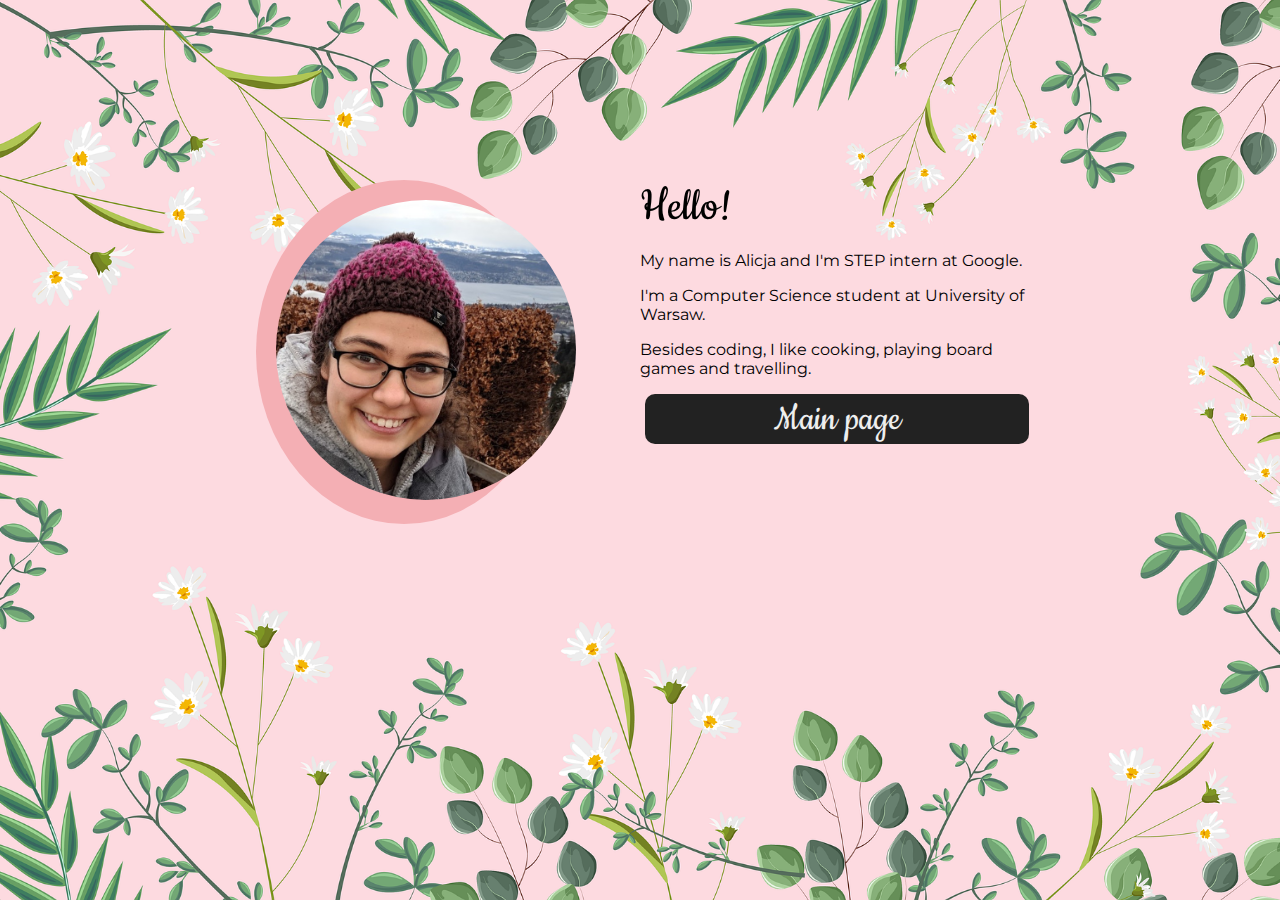
==== portfolio/src/main/webapp/about-me/about-me.html @ 0923ff1e "Add About Me page." ====
<!DOCTYPE html>
<html lang="en">
  <head>
    <link href="https://fonts.googleapis.com/css2?family=Cookie&display=swap" rel="stylesheet">
    <link href="https://fonts.googleapis.com/css2?family=Montserrat&display=swap" rel="stylesheet">
    <meta charset="UTF-8">
    <title>My Portfolio</title>
    <link rel="stylesheet" href="../default.css">
    <link rel="stylesheet" href="../buttons.css">
    <link rel="stylesheet" href="about-me.css">
  </head>
  <body>
      <div class="photo-frames">
        <img src="images/selfie.jpg" alt="Avatar"/>
      </div>
      <div class="description">
        <div class="title">
          Hello!
        </div>
        <p>
          My name is Alicja and I'm STEP intern at Google.
        </p>
        <p>
          I'm a Computer Science student at University of Warsaw.
        </p>
        <p>
          Besides coding, I like cooking, playing board games
          and travelling.
        </p>
        <a class="button" href="../index.html">
          Main page
        </a>
      </div>
  </body>
</html>
---- portfolio/src/main/webapp/default.css ----
html {
  height: 100%;
}

body {
  background-image: url("images/background.png");
  background-position: center;
  background-repeat: no-repeat;
  background-size: cover;
  font-family: 'Montserrat';
  height: 100%;
}

#navbar {
  left: 35%;
  position: absolute;
  top: 30%;
  width: 30%;
}
---- portfolio/src/main/webapp/buttons.css ----
.button {
  align-items: center;
  background: #222;
  border: none;
  border-radius: 10px;
  color: #eee;
  display: flex;
  font-size: 40px;
  font-family: 'Cookie', cursive;
  height: 50px;
  justify-content: center;
  margin: 5px;
  position: relative;
  -webkit-tap-highlight-color: #f4afb4;
  text-decoration: none;
  transition: 1s;
  width: 100%;
}

.button:hover {
  background: #f4afb4;
}
---- portfolio/src/main/webapp/about-me/about-me.css ----
.photo-frames {
  background-color: #f4afb4;
  border-radius: 50%;
  left: 20%;
  padding: 20px;
  position: absolute;
  top: 20%;
  width: 20%;
}

.description {
  left: 50%;
  position: absolute;
  top: 20%;
  width: 30%;
}

.title {
  font-family: 'Cookie', cursive;
  font-size: 50px;
}

img {
  border-radius: 50%;
  max-width: 300px;
}
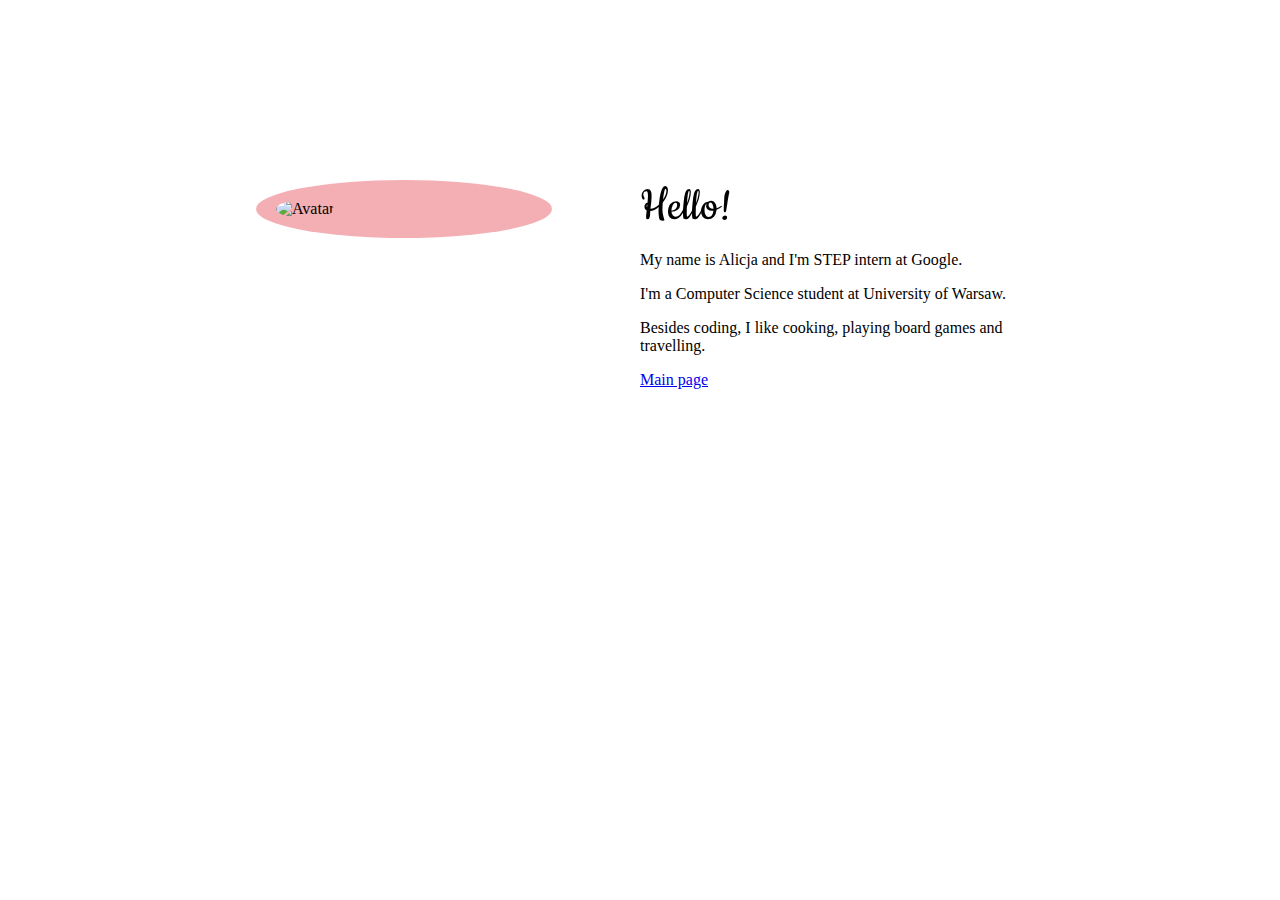
==== commit f2489108: "Fix indentation in About me section." ====
--- a/portfolio/src/main/webapp/about-me/about-me.html
+++ b/portfolio/src/main/webapp/about-me/about-me.html
@@ -10,26 +10,26 @@
     <link rel="stylesheet" href="about-me.css">
   </head>
   <body>
-      <div class="photo-frames">
-        <img src="images/selfie.jpg" alt="Avatar"/>
+    <div class="photo-frames">
+      <img src="images/selfie.jpg" alt="Avatar"/>
+    </div>
+    <div class="description">
+      <div class="title">
+        Hello!
       </div>
-      <div class="description">
-        <div class="title">
-          Hello!
-        </div>
-        <p>
-          My name is Alicja and I'm STEP intern at Google.
-        </p>
-        <p>
-          I'm a Computer Science student at University of Warsaw.
-        </p>
-        <p>
-          Besides coding, I like cooking, playing board games
-          and travelling.
-        </p>
-        <a class="button" href="../index.html">
-          Main page
-        </a>
-      </div>
+      <p>
+        My name is Alicja and I'm STEP intern at Google.
+      </p>
+      <p>
+        I'm a Computer Science student at University of Warsaw.
+      </p>
+      <p>
+        Besides coding, I like cooking, playing board games
+        and travelling.
+      </p>
+      <a class="button" href="../index.html">
+        Main page
+      </a>
+    </div>
   </body>
 </html>
--- a/portfolio/src/main/webapp/buttons.css
+++ b/portfolio/src/main/webapp/buttons.css
@@ -1,22 +1,23 @@
-.button {
-  align-items: center;
+.btn {
   background: #222;
+  height: 50px;
+  width: 100%;
+  margin: 5px;
   border: none;
   border-radius: 10px;
   color: #eee;
-  display: flex;
   font-size: 40px;
   font-family: 'Cookie', cursive;
-  height: 50px;
+  position: relative;
+  transition: 1s;
+  -webkit-tap-highlight-color: #F4AFB4;
+  display: flex;
+  align-items: center;
   justify-content: center;
-  margin: 5px;
-  position: relative;
-  -webkit-tap-highlight-color: #f4afb4;
+  cursor: pointer;
   text-decoration: none;
-  transition: 1s;
-  width: 100%;
 }
 
-.button:hover {
-  background: #f4afb4;
+.btn:hover {
+  background: #F4AFB4;
 }--- a/portfolio/src/main/webapp/about-me/about-me.css
+++ b/portfolio/src/main/webapp/about-me/about-me.css
@@ -1,4 +1,5 @@
 .photo-frames {
+  align-items: center;
   background-color: #f4afb4;
   border-radius: 50%;
   left: 20%;
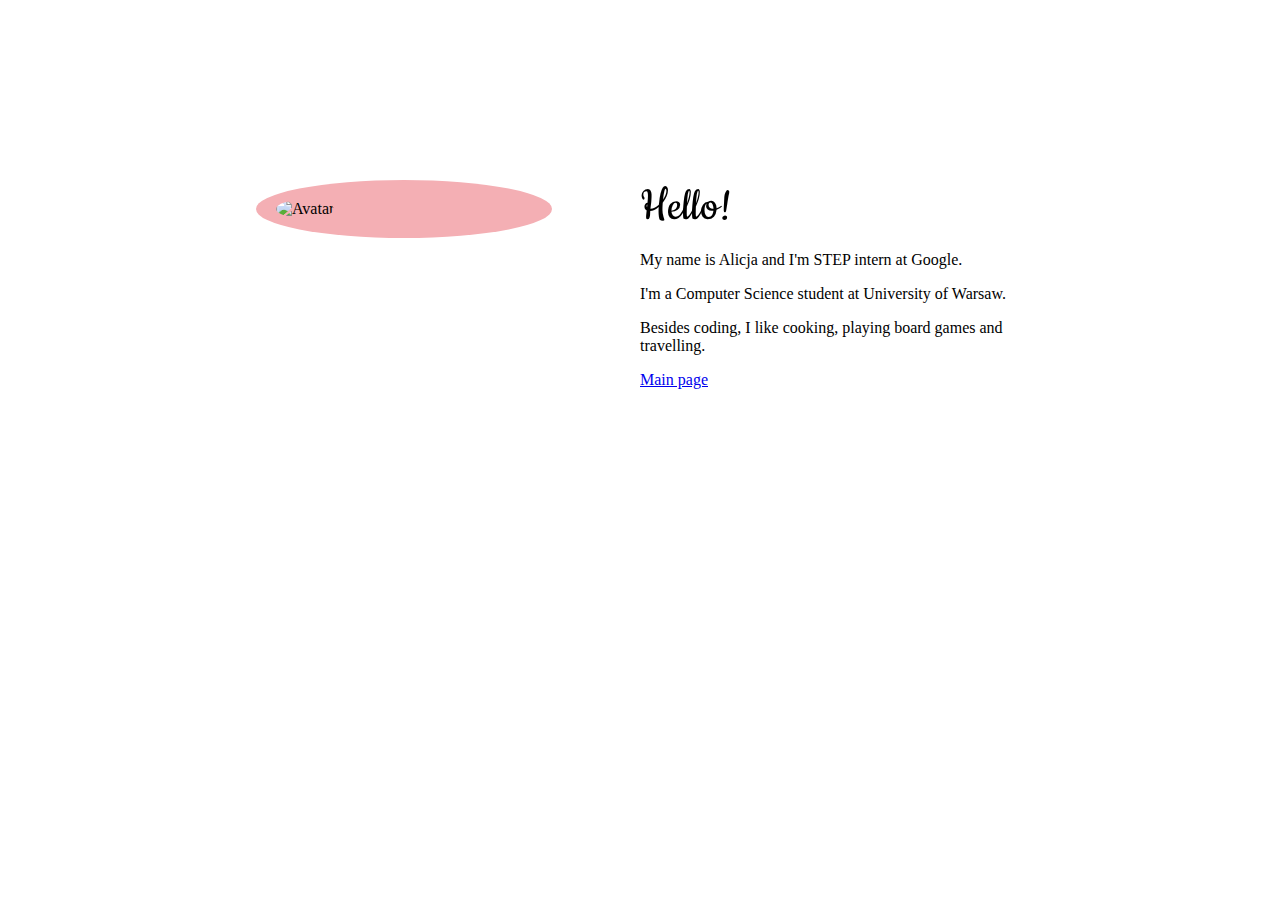
==== commit e5316e29: "Remove unnecessary closing tag." ====
--- a/portfolio/src/main/webapp/about-me/about-me.html
+++ b/portfolio/src/main/webapp/about-me/about-me.html
@@ -11,7 +11,7 @@
   </head>
   <body>
     <div class="photo-frames">
-      <img src="images/selfie.jpg" alt="Avatar"/>
+      <img src="images/selfie.jpg" alt="Avatar">
     </div>
     <div class="description">
       <div class="title">
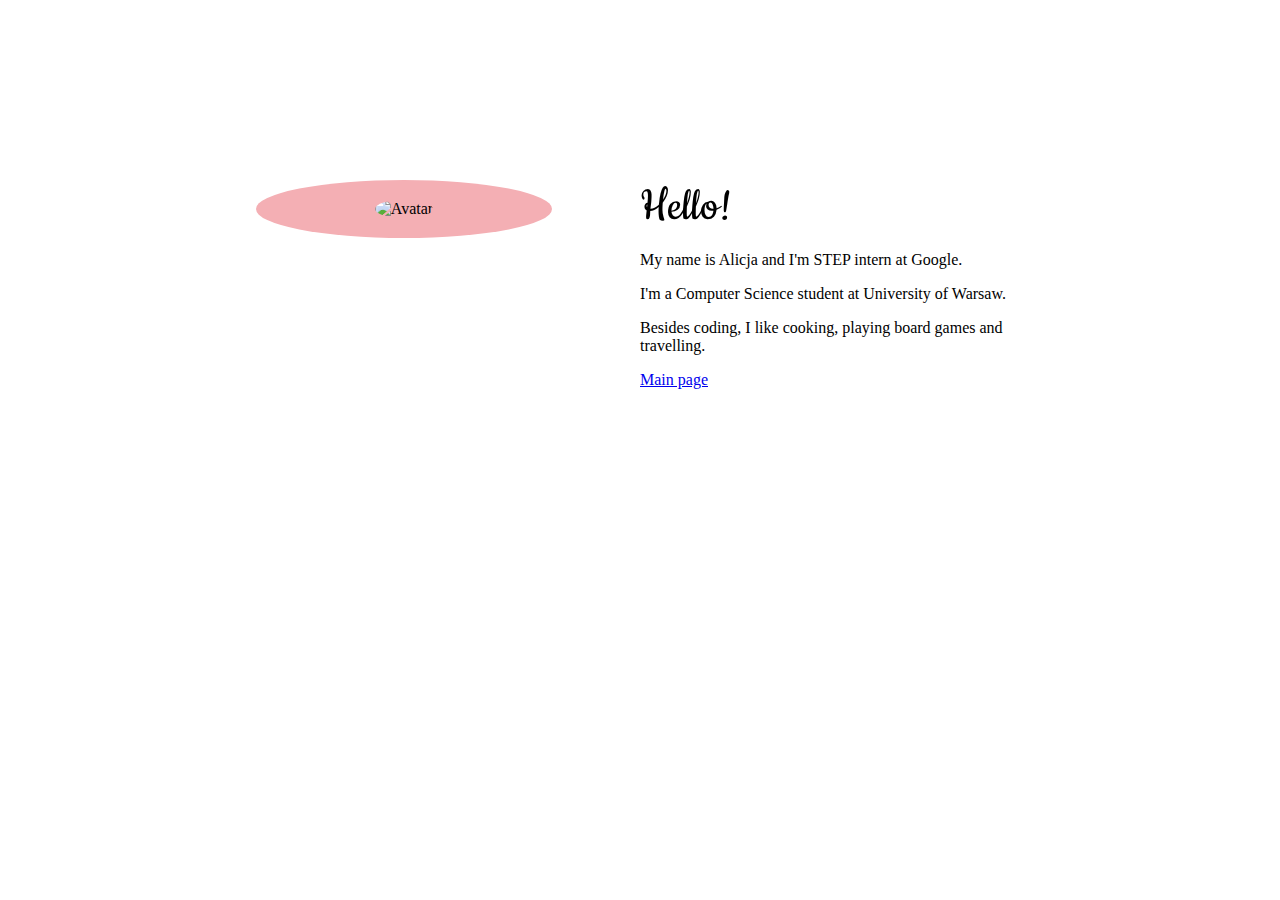
==== commit 5c4b4233: "Repair the frame around selfie picture" ====
--- a/portfolio/src/main/webapp/about-me/about-me.html
+++ b/portfolio/src/main/webapp/about-me/about-me.html
@@ -10,26 +10,30 @@
     <link rel="stylesheet" href="about-me.css">
   </head>
   <body>
-    <div class="photo-frames">
-      <img src="images/selfie.jpg" alt="Avatar">
-    </div>
-    <div class="description">
-      <div class="title">
-        Hello!
+    <div class="box">
+      <div class="photo-frames">
+        <img src="images/selfie.jpg" alt="Avatar">
       </div>
-      <p>
-        My name is Alicja and I'm STEP intern at Google.
-      </p>
-      <p>
-        I'm a Computer Science student at University of Warsaw.
-      </p>
-      <p>
-        Besides coding, I like cooking, playing board games
-        and travelling.
-      </p>
-      <a class="button" href="../index.html">
-        Main page
-      </a>
+
+      <div class="description">
+        <div class="title">
+          Hello!
+        </div>
+        <p>
+          My name is Alicja and I'm STEP intern at Google.
+        </p>
+        <p>
+          I'm a Computer Science student at University of Warsaw.
+        </p>
+        <p>
+          Besides coding, I like cooking, playing board games
+          and travelling.
+        </p>
+        <a class="button" href="../index.html">
+          Main page
+        </a>
+      </div>
+
     </div>
   </body>
 </html>
--- a/portfolio/src/main/webapp/about-me/about-me.css
+++ b/portfolio/src/main/webapp/about-me/about-me.css
@@ -1,7 +1,17 @@
+.box {
+  display: flex;
+  flex-wrap: wrap;
+  height: 400px;
+  align-content: space-between;
+}
+
 .photo-frames {
   align-items: center;
   background-color: #f4afb4;
   border-radius: 50%;
+  display: flex;
+  flex-direction: column;
+  justify-content: center;
   left: 20%;
   padding: 20px;
   position: absolute;
@@ -10,6 +20,7 @@
 }
 
 .description {
+  flex-direction: column;
   left: 50%;
   position: absolute;
   top: 20%;
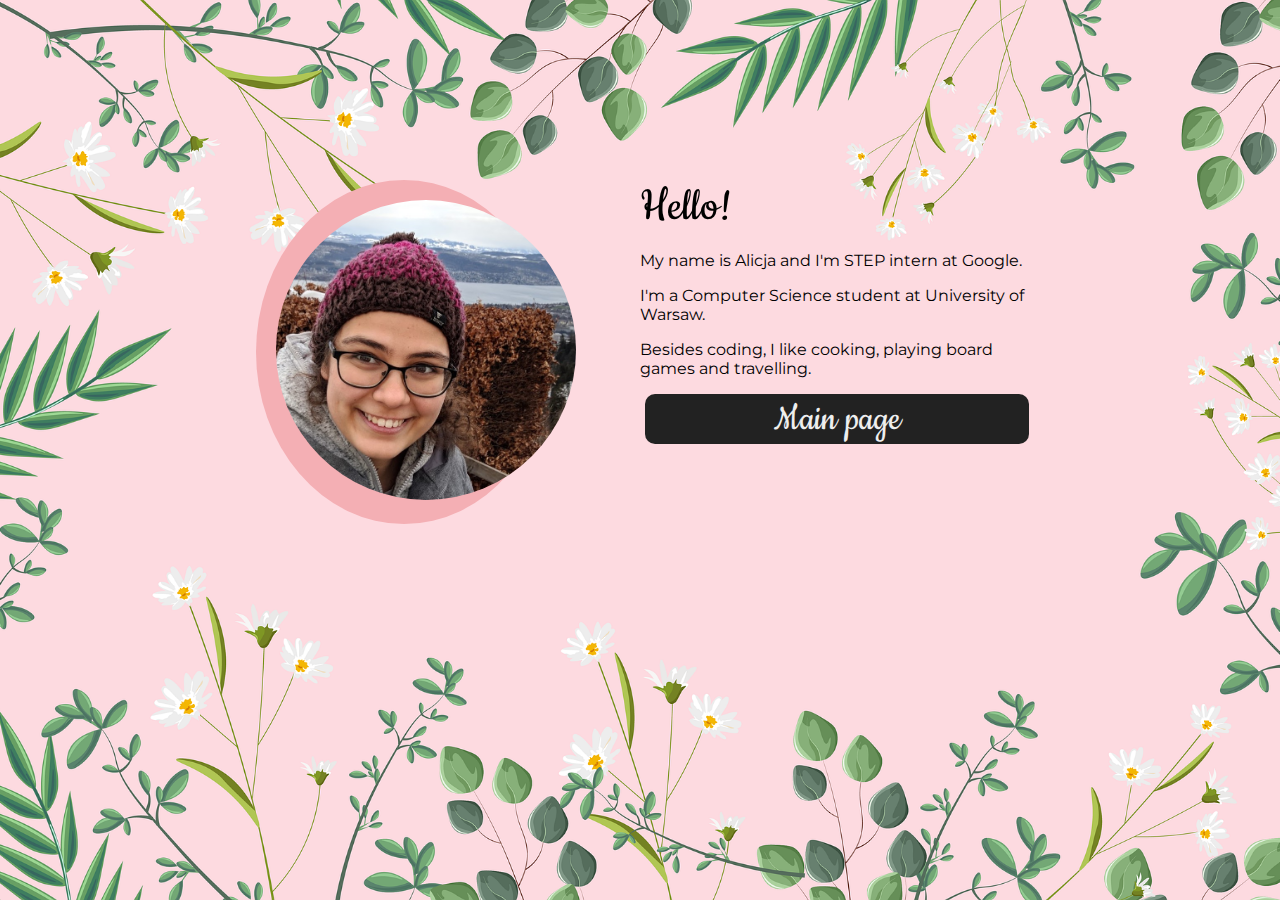
==== commit 69b83ee7: "Merge pull request #5 from LightFelicis/about-me-fix" ====
--- a/portfolio/src/main/webapp/about-me/about-me.html
+++ b/portfolio/src/main/webapp/about-me/about-me.html
@@ -10,30 +10,26 @@
     <link rel="stylesheet" href="about-me.css">
   </head>
   <body>
-    <div class="box">
-      <div class="photo-frames">
-        <img src="images/selfie.jpg" alt="Avatar">
+    <div class="photo-frames">
+      <img src="images/selfie.jpg" alt="Avatar">
+    </div>
+    <div class="description">
+      <div class="title">
+        Hello!
       </div>
-
-      <div class="description">
-        <div class="title">
-          Hello!
-        </div>
-        <p>
-          My name is Alicja and I'm STEP intern at Google.
-        </p>
-        <p>
-          I'm a Computer Science student at University of Warsaw.
-        </p>
-        <p>
-          Besides coding, I like cooking, playing board games
-          and travelling.
-        </p>
-        <a class="button" href="../index.html">
-          Main page
-        </a>
-      </div>
-
+      <p>
+        My name is Alicja and I'm STEP intern at Google.
+      </p>
+      <p>
+        I'm a Computer Science student at University of Warsaw.
+      </p>
+      <p>
+        Besides coding, I like cooking, playing board games
+        and travelling.
+      </p>
+      <a class="button" href="../index.html">
+        Main page
+      </a>
     </div>
   </body>
 </html>
--- a/portfolio/src/main/webapp/default.css
+++ b/portfolio/src/main/webapp/default.css
@@ -0,0 +1,19 @@
+html {
+  height: 100%;
+}
+
+body {
+  background-image: url("images/background.png");
+  background-position: center;
+  background-repeat: no-repeat;
+  background-size: cover;
+  font-family: 'Montserrat';
+  height: 100%;
+}
+
+#navbar {
+  left: 35%;
+  position: absolute;
+  top: 30%;
+  width: 30%;
+}
--- a/portfolio/src/main/webapp/buttons.css
+++ b/portfolio/src/main/webapp/buttons.css
@@ -1,23 +1,22 @@
-.btn {
+.button {
+  align-items: center;
   background: #222;
-  height: 50px;
-  width: 100%;
-  margin: 5px;
   border: none;
   border-radius: 10px;
   color: #eee;
+  display: flex;
   font-size: 40px;
   font-family: 'Cookie', cursive;
+  height: 50px;
+  justify-content: center;
+  margin: 5px;
   position: relative;
+  -webkit-tap-highlight-color: #f4afb4;
+  text-decoration: none;
   transition: 1s;
-  -webkit-tap-highlight-color: #F4AFB4;
-  display: flex;
-  align-items: center;
-  justify-content: center;
-  cursor: pointer;
-  text-decoration: none;
+  width: 100%;
 }
 
-.btn:hover {
-  background: #F4AFB4;
+.button:hover {
+  background: #f4afb4;
 }--- a/portfolio/src/main/webapp/about-me/about-me.css
+++ b/portfolio/src/main/webapp/about-me/about-me.css
@@ -1,17 +1,6 @@
-.box {
-  display: flex;
-  flex-wrap: wrap;
-  height: 400px;
-  align-content: space-between;
-}
-
 .photo-frames {
-  align-items: center;
   background-color: #f4afb4;
   border-radius: 50%;
-  display: flex;
-  flex-direction: column;
-  justify-content: center;
   left: 20%;
   padding: 20px;
   position: absolute;
@@ -20,7 +9,6 @@
 }
 
 .description {
-  flex-direction: column;
   left: 50%;
   position: absolute;
   top: 20%;
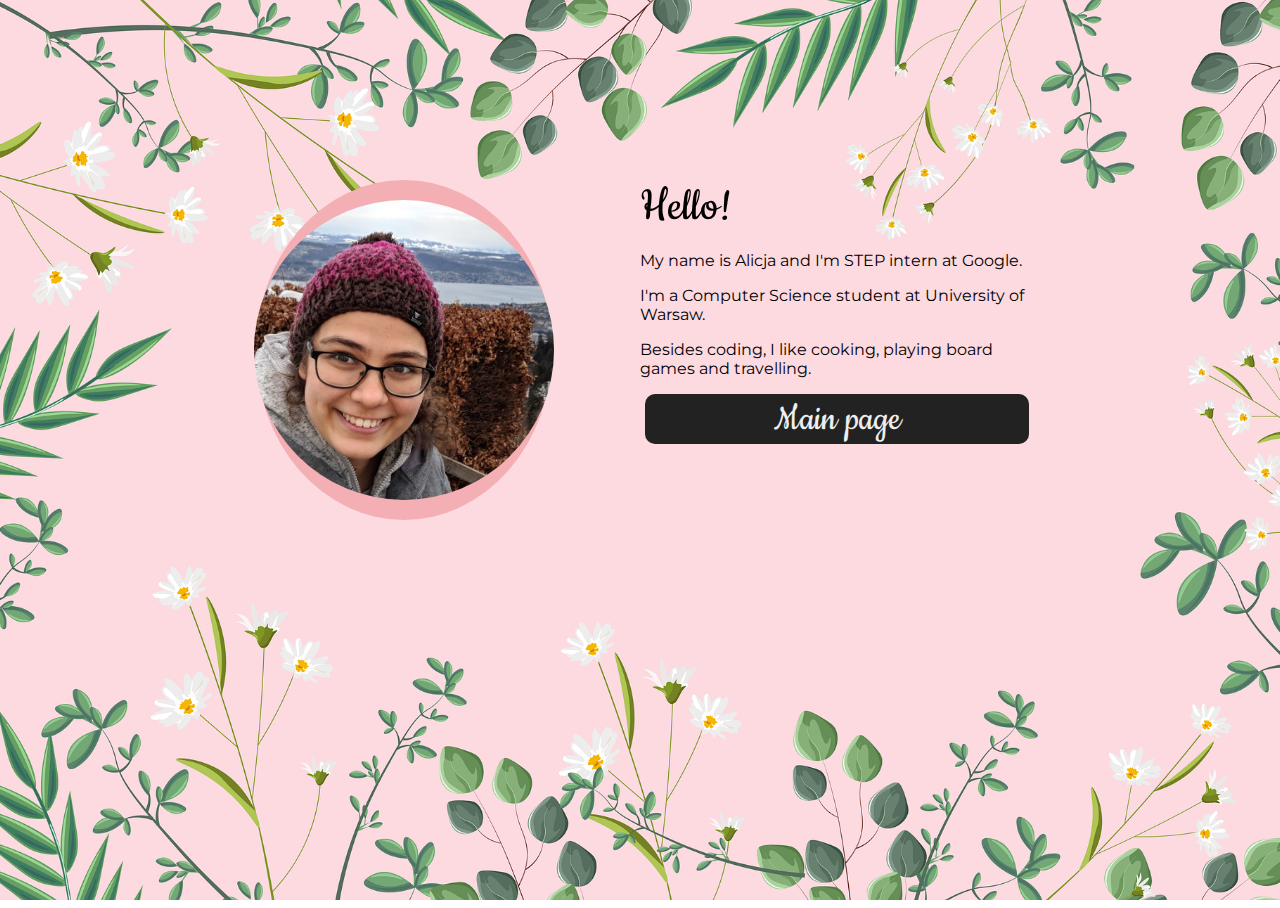
==== commit 53e9f99e: "Merge pull request #6 from LightFelicis/job-experience" ====
--- a/portfolio/src/main/webapp/about-me/about-me.html
+++ b/portfolio/src/main/webapp/about-me/about-me.html
@@ -10,26 +10,30 @@
     <link rel="stylesheet" href="about-me.css">
   </head>
   <body>
-    <div class="photo-frames">
-      <img src="images/selfie.jpg" alt="Avatar">
-    </div>
-    <div class="description">
-      <div class="title">
-        Hello!
+    <div class="box">
+      <div class="photo-frames">
+        <img src="images/selfie.jpg" alt="Avatar">
       </div>
-      <p>
-        My name is Alicja and I'm STEP intern at Google.
-      </p>
-      <p>
-        I'm a Computer Science student at University of Warsaw.
-      </p>
-      <p>
-        Besides coding, I like cooking, playing board games
-        and travelling.
-      </p>
-      <a class="button" href="../index.html">
-        Main page
-      </a>
+
+      <div class="description">
+        <div class="title">
+          Hello!
+        </div>
+        <p>
+          My name is Alicja and I'm STEP intern at Google.
+        </p>
+        <p>
+          I'm a Computer Science student at University of Warsaw.
+        </p>
+        <p>
+          Besides coding, I like cooking, playing board games
+          and travelling.
+        </p>
+        <a class="button" href="../index.html">
+          Main page
+        </a>
+      </div>
+
     </div>
   </body>
 </html>
--- a/portfolio/src/main/webapp/about-me/about-me.css
+++ b/portfolio/src/main/webapp/about-me/about-me.css
@@ -1,6 +1,17 @@
+.box {
+  display: flex;
+  flex-wrap: wrap;
+  height: 400px;
+  align-content: space-between;
+}
+
 .photo-frames {
+  align-items: center;
   background-color: #f4afb4;
   border-radius: 50%;
+  display: flex;
+  flex-direction: column;
+  justify-content: center;
   left: 20%;
   padding: 20px;
   position: absolute;
@@ -9,6 +20,7 @@
 }
 
 .description {
+  flex-direction: column;
   left: 50%;
   position: absolute;
   top: 20%;
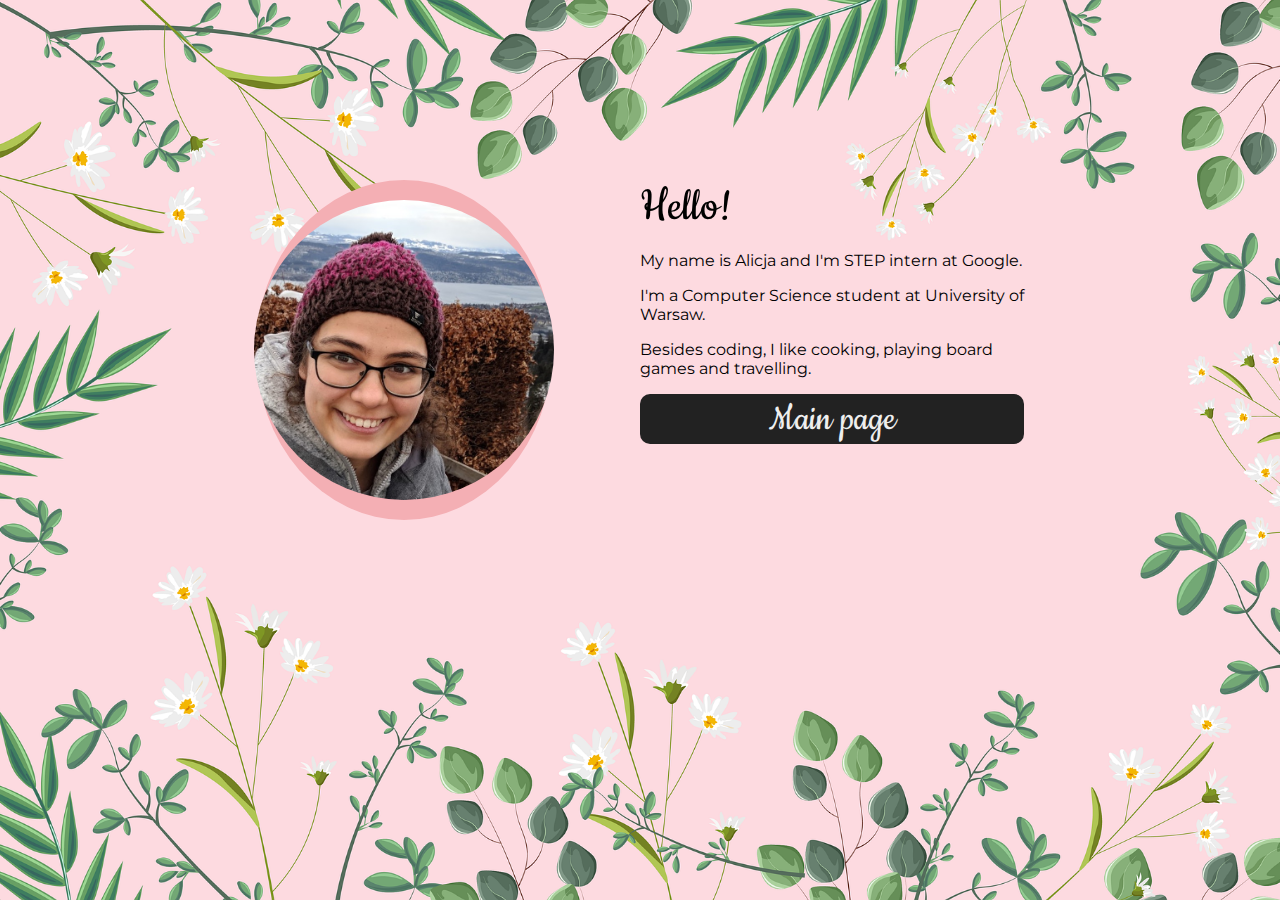
==== commit ae0912f8: "Make code more consistent." ====
--- a/portfolio/src/main/webapp/about-me/about-me.html
+++ b/portfolio/src/main/webapp/about-me/about-me.html
@@ -29,7 +29,7 @@
           Besides coding, I like cooking, playing board games
           and travelling.
         </p>
-        <a class="button" href="../index.html">
+        <a class="button" href="../">
           Main page
         </a>
       </div>
--- a/portfolio/src/main/webapp/buttons.css
+++ b/portfolio/src/main/webapp/buttons.css
@@ -9,7 +9,7 @@
   font-family: 'Cookie', cursive;
   height: 50px;
   justify-content: center;
-  margin: 5px;
+  margin: 5px 0 5px 0;
   position: relative;
   -webkit-tap-highlight-color: #f4afb4;
   text-decoration: none;
@@ -19,4 +19,4 @@
 
 .button:hover {
   background: #f4afb4;
-}+}
--- a/portfolio/src/main/webapp/about-me/about-me.css
+++ b/portfolio/src/main/webapp/about-me/about-me.css
@@ -35,4 +35,4 @@
 img {
   border-radius: 50%;
   max-width: 300px;
-}+}
